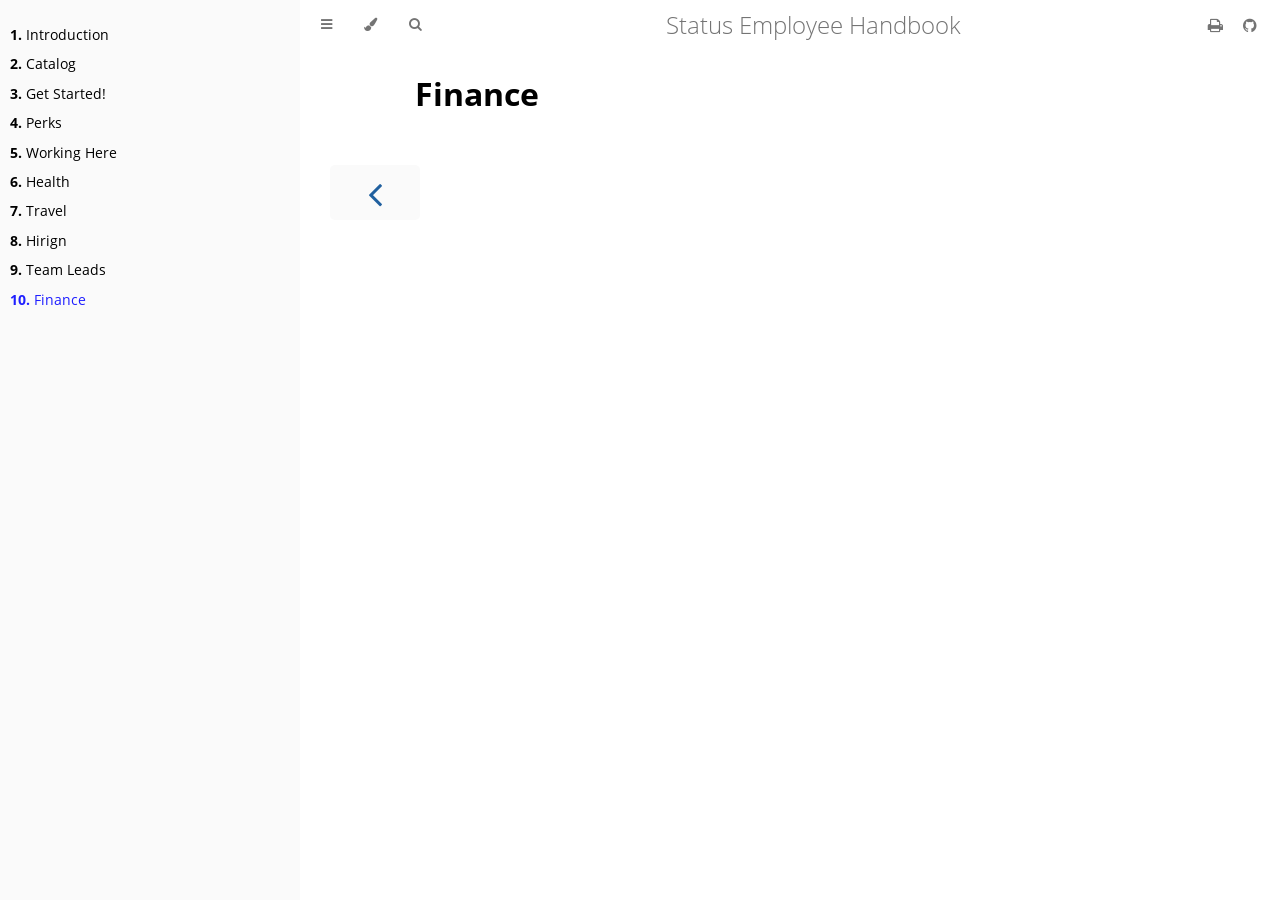
==== finance/index.html @ 5871fd59 "Update documentation" ====
<!DOCTYPE HTML>
<html lang="en" class="sidebar-visible no-js light">
    <head>
        <!-- Book generated using mdBook -->
        <meta charset="UTF-8">
        <title>Finance - Status Employee Handbook</title>
                

        <!-- Custom HTML head -->
        

        <meta content="text/html; charset=utf-8" http-equiv="Content-Type">
        <meta name="description" content="">
        <meta name="viewport" content="width=device-width, initial-scale=1">
        <meta name="theme-color" content="#ffffff" />

                <link rel="icon" href="../favicon.svg">
                        <link rel="shortcut icon" href="../favicon.png">
                <link rel="stylesheet" href="../css/variables.css">
        <link rel="stylesheet" href="../css/general.css">
        <link rel="stylesheet" href="../css/chrome.css">
                <link rel="stylesheet" href="../css/print.css" media="print">
        
        <!-- Fonts -->
        <link rel="stylesheet" href="../FontAwesome/css/font-awesome.css">
                <link rel="stylesheet" href="../fonts/fonts.css">
        
        <!-- Highlight.js Stylesheets -->
        <link rel="stylesheet" href="../highlight.css">
        <link rel="stylesheet" href="../tomorrow-night.css">
        <link rel="stylesheet" href="../ayu-highlight.css">

        <!-- Custom theme stylesheets -->
                <link rel="stylesheet" href="../custom.css">
        
            </head>
    <body>
        <!-- Provide site root to javascript -->
        <script type="text/javascript">
            var path_to_root = "../";
            var default_theme = window.matchMedia("(prefers-color-scheme: dark)").matches ? "navy" : "light";
        </script>

        <!-- Work around some values being stored in localStorage wrapped in quotes -->
        <script type="text/javascript">
            try {
                var theme = localStorage.getItem('mdbook-theme');
                var sidebar = localStorage.getItem('mdbook-sidebar');

                if (theme.startsWith('"') && theme.endsWith('"')) {
                    localStorage.setItem('mdbook-theme', theme.slice(1, theme.length - 1));
                }

                if (sidebar.startsWith('"') && sidebar.endsWith('"')) {
                    localStorage.setItem('mdbook-sidebar', sidebar.slice(1, sidebar.length - 1));
                }
            } catch (e) { }
        </script>

        <!-- Set the theme before any content is loaded, prevents flash -->
        <script type="text/javascript">
            var theme;
            try { theme = localStorage.getItem('mdbook-theme'); } catch(e) { }
            if (theme === null || theme === undefined) { theme = default_theme; }
            var html = document.querySelector('html');
            html.classList.remove('no-js')
            html.classList.remove('light')
            html.classList.add(theme);
            html.classList.add('js');
        </script>

        <!-- Hide / unhide sidebar before it is displayed -->
        <script type="text/javascript">
            var html = document.querySelector('html');
            var sidebar = 'hidden';
            if (document.body.clientWidth >= 1080) {
                try { sidebar = localStorage.getItem('mdbook-sidebar'); } catch(e) { }
                sidebar = sidebar || 'visible';
            }
            html.classList.remove('sidebar-visible');
            html.classList.add("sidebar-" + sidebar);
        </script>

        <nav id="sidebar" class="sidebar" aria-label="Table of contents">
            <div class="sidebar-scrollbox">
                <ol class="chapter"><li class="chapter-item expanded "><a href="../index.html"><strong aria-hidden="true">1.</strong> Introduction</a></li><li class="chapter-item expanded "><a href="../catalog.html"><strong aria-hidden="true">2.</strong> Catalog</a></li><li class="chapter-item expanded "><a href="../get-started/index.html"><strong aria-hidden="true">3.</strong> Get Started!</a></li><li class="chapter-item expanded "><a href="../perks/index.html"><strong aria-hidden="true">4.</strong> Perks</a></li><li class="chapter-item expanded "><a href="../working-here/index.html"><strong aria-hidden="true">5.</strong> Working Here</a></li><li class="chapter-item expanded "><a href="../health/index.html"><strong aria-hidden="true">6.</strong> Health</a></li><li class="chapter-item expanded "><a href="../travel/index.html"><strong aria-hidden="true">7.</strong> Travel</a></li><li class="chapter-item expanded "><a href="../hiring/index.html"><strong aria-hidden="true">8.</strong> Hirign</a></li><li class="chapter-item expanded "><a href="../team-leads/index.html"><strong aria-hidden="true">9.</strong> Team Leads</a></li><li class="chapter-item expanded "><a href="../finance/index.html" class="active"><strong aria-hidden="true">10.</strong> Finance</a></li></ol>            </div>
            <div id="sidebar-resize-handle" class="sidebar-resize-handle"></div>
        </nav>

        <div id="page-wrapper" class="page-wrapper">

            <div class="page">
                
                <div id="menu-bar-hover-placeholder"></div>
                <div id="menu-bar" class="menu-bar sticky bordered">
                    <div class="left-buttons">
                        <button id="sidebar-toggle" class="icon-button" type="button" title="Toggle Table of Contents" aria-label="Toggle Table of Contents" aria-controls="sidebar">
                            <i class="fa fa-bars"></i>
                        </button>
                        <button id="theme-toggle" class="icon-button" type="button" title="Change theme" aria-label="Change theme" aria-haspopup="true" aria-expanded="false" aria-controls="theme-list">
                            <i class="fa fa-paint-brush"></i>
                        </button>
                        <ul id="theme-list" class="theme-popup" aria-label="Themes" role="menu">
                            <li role="none"><button role="menuitem" class="theme" id="light">Light (default)</button></li>
                            <li role="none"><button role="menuitem" class="theme" id="rust">Rust</button></li>
                            <li role="none"><button role="menuitem" class="theme" id="coal">Coal</button></li>
                            <li role="none"><button role="menuitem" class="theme" id="navy">Navy</button></li>
                            <li role="none"><button role="menuitem" class="theme" id="ayu">Ayu</button></li>
                        </ul>
                                                <button id="search-toggle" class="icon-button" type="button" title="Search. (Shortkey: s)" aria-label="Toggle Searchbar" aria-expanded="false" aria-keyshortcuts="S" aria-controls="searchbar">
                            <i class="fa fa-search"></i>
                        </button>
                                            </div>

                    <h1 class="menu-title">Status Employee Handbook</h1>

                    <div class="right-buttons">
                                                <a href="../print.html" title="Print this book" aria-label="Print this book">
                            <i id="print-button" class="fa fa-print"></i>
                        </a>
                                                                        <a href="https://github.com/status-im/handbook.status.im" title="Git repository" aria-label="Git repository">
                            <i id="git-repository-button" class="fa fa-github"></i>
                        </a>
                                                
                    </div>
                </div>

                                <div id="search-wrapper" class="hidden">
                    <form id="searchbar-outer" class="searchbar-outer">
                        <input type="search" id="searchbar" name="searchbar" placeholder="Search this book ..." aria-controls="searchresults-outer" aria-describedby="searchresults-header">
                    </form>
                    <div id="searchresults-outer" class="searchresults-outer hidden">
                        <div id="searchresults-header" class="searchresults-header"></div>
                        <ul id="searchresults">
                        </ul>
                    </div>
                </div>
                
                <!-- Apply ARIA attributes after the sidebar and the sidebar toggle button are added to the DOM -->
                <script type="text/javascript">
                    document.getElementById('sidebar-toggle').setAttribute('aria-expanded', sidebar === 'visible');
                    document.getElementById('sidebar').setAttribute('aria-hidden', sidebar !== 'visible');
                    Array.from(document.querySelectorAll('#sidebar a')).forEach(function(link) {
                        link.setAttribute('tabIndex', sidebar === 'visible' ? 0 : -1);
                    });
                </script>

                <div id="content" class="content">
                    <main>
                        <h1 id="finance"><a class="header" href="#finance">Finance</a></h1>

                    </main>

                    <nav class="nav-wrapper" aria-label="Page navigation">
                        <!-- Mobile navigation buttons -->
                                                    <a rel="prev" href="../team-leads/index.html" class="mobile-nav-chapters previous" title="Previous chapter" aria-label="Previous chapter" aria-keyshortcuts="Left">
                                <i class="fa fa-angle-left"></i>
                            </a>
                        
                        
                        <div style="clear: both"></div>
                    </nav>
                </div>
            </div>

            <nav class="nav-wide-wrapper" aria-label="Page navigation">
                                    <a rel="prev" href="../team-leads/index.html" class="nav-chapters previous" title="Previous chapter" aria-label="Previous chapter" aria-keyshortcuts="Left">
                        <i class="fa fa-angle-left"></i>
                    </a>
                
                            </nav>

        </div>

        
        
        
                <script type="text/javascript">
            window.playground_copyable = true;
        </script>
        
        
                <script src="../elasticlunr.min.js" type="text/javascript" charset="utf-8"></script>
        <script src="../mark.min.js" type="text/javascript" charset="utf-8"></script>
        <script src="../searcher.js" type="text/javascript" charset="utf-8"></script>
        
        <script src="../clipboard.min.js" type="text/javascript" charset="utf-8"></script>
        <script src="../highlight.js" type="text/javascript" charset="utf-8"></script>
        <script src="../book.js" type="text/javascript" charset="utf-8"></script>

        <!-- Custom JS scripts -->
        
        
    </body>
</html>
---- css/variables.css ----
/* Globals */

:root {
    --sidebar-width: 300px;
    --page-padding: 15px;
    --content-max-width: 750px;
    --menu-bar-height: 50px;
}

/* Themes */

.ayu {
    --bg: hsl(210, 25%, 8%);
    --fg: #c5c5c5;

    --sidebar-bg: #14191f;
    --sidebar-fg: #c8c9db;
    --sidebar-non-existant: #5c6773;
    --sidebar-active: #ffb454;
    --sidebar-spacer: #2d334f;

    --scrollbar: var(--sidebar-fg);

    --icons: #737480;
    --icons-hover: #b7b9cc;

    --links: #0096cf;

    --inline-code-color: #ffb454;

    --theme-popup-bg: #14191f;
    --theme-popup-border: #5c6773;
    --theme-hover: #191f26;

    --quote-bg: hsl(226, 15%, 17%);
    --quote-border: hsl(226, 15%, 22%);

    --table-border-color: hsl(210, 25%, 13%);
    --table-header-bg: hsl(210, 25%, 28%);
    --table-alternate-bg: hsl(210, 25%, 11%);

    --searchbar-border-color: #848484;
    --searchbar-bg: #424242;
    --searchbar-fg: #fff;
    --searchbar-shadow-color: #d4c89f;
    --searchresults-header-fg: #666;
    --searchresults-border-color: #888;
    --searchresults-li-bg: #252932;
    --search-mark-bg: #e3b171;
}

.coal {
    --bg: hsl(200, 7%, 8%);
    --fg: #98a3ad;

    --sidebar-bg: #292c2f;
    --sidebar-fg: #a1adb8;
    --sidebar-non-existant: #505254;
    --sidebar-active: #3473ad;
    --sidebar-spacer: #393939;

    --scrollbar: var(--sidebar-fg);

    --icons: #43484d;
    --icons-hover: #b3c0cc;

    --links: #2b79a2;

    --inline-code-color: #c5c8c6;;

    --theme-popup-bg: #141617;
    --theme-popup-border: #43484d;
    --theme-hover: #1f2124;

    --quote-bg: hsl(234, 21%, 18%);
    --quote-border: hsl(234, 21%, 23%);

    --table-border-color: hsl(200, 7%, 13%);
    --table-header-bg: hsl(200, 7%, 28%);
    --table-alternate-bg: hsl(200, 7%, 11%);

    --searchbar-border-color: #aaa;
    --searchbar-bg: #b7b7b7;
    --searchbar-fg: #000;
    --searchbar-shadow-color: #aaa;
    --searchresults-header-fg: #666;
    --searchresults-border-color: #98a3ad;
    --searchresults-li-bg: #2b2b2f;
    --search-mark-bg: #355c7d;
}

.light {
    --bg: hsl(0, 0%, 100%);
    --fg: hsl(0, 0%, 0%);

    --sidebar-bg: #fafafa;
    --sidebar-fg: hsl(0, 0%, 0%);
    --sidebar-non-existant: #aaaaaa;
    --sidebar-active: #1f1fff;
    --sidebar-spacer: #f4f4f4;

    --scrollbar: #8F8F8F;

    --icons: #747474;
    --icons-hover: #000000;

    --links: #20609f;

    --inline-code-color: #301900;

    --theme-popup-bg: #fafafa;
    --theme-popup-border: #cccccc;
    --theme-hover: #e6e6e6;

    --quote-bg: hsl(197, 37%, 96%);
    --quote-border: hsl(197, 37%, 91%);

    --table-border-color: hsl(0, 0%, 95%);
    --table-header-bg: hsl(0, 0%, 80%);
    --table-alternate-bg: hsl(0, 0%, 97%);

    --searchbar-border-color: #aaa;
    --searchbar-bg: #fafafa;
    --searchbar-fg: #000;
    --searchbar-shadow-color: #aaa;
    --searchresults-header-fg: #666;
    --searchresults-border-color: #888;
    --searchresults-li-bg: #e4f2fe;
    --search-mark-bg: #a2cff5;
}

.navy {
    --bg: hsl(226, 23%, 11%);
    --fg: #bcbdd0;

    --sidebar-bg: #282d3f;
    --sidebar-fg: #c8c9db;
    --sidebar-non-existant: #505274;
    --sidebar-active: #2b79a2;
    --sidebar-spacer: #2d334f;

    --scrollbar: var(--sidebar-fg);

    --icons: #737480;
    --icons-hover: #b7b9cc;

    --links: #2b79a2;

    --inline-code-color: #c5c8c6;;

    --theme-popup-bg: #161923;
    --theme-popup-border: #737480;
    --theme-hover: #282e40;

    --quote-bg: hsl(226, 15%, 17%);
    --quote-border: hsl(226, 15%, 22%);

    --table-border-color: hsl(226, 23%, 16%);
    --table-header-bg: hsl(226, 23%, 31%);
    --table-alternate-bg: hsl(226, 23%, 14%);

    --searchbar-border-color: #aaa;
    --searchbar-bg: #aeaec6;
    --searchbar-fg: #000;
    --searchbar-shadow-color: #aaa;
    --searchresults-header-fg: #5f5f71;
    --searchresults-border-color: #5c5c68;
    --searchresults-li-bg: #242430;
    --search-mark-bg: #a2cff5;
}

.rust {
    --bg: hsl(60, 9%, 87%);
    --fg: #262625;

    --sidebar-bg: #3b2e2a;
    --sidebar-fg: #c8c9db;
    --sidebar-non-existant: #505254;
    --sidebar-active: #e69f67;
    --sidebar-spacer: #45373a;

    --scrollbar: var(--sidebar-fg);

    --icons: #737480;
    --icons-hover: #262625;

    --links: #2b79a2;

    --inline-code-color: #6e6b5e;

    --theme-popup-bg: #e1e1db;
    --theme-popup-border: #b38f6b;
    --theme-hover: #99908a;

    --quote-bg: hsl(60, 5%, 75%);
    --quote-border: hsl(60, 5%, 70%);

    --table-border-color: hsl(60, 9%, 82%);
    --table-header-bg: #b3a497;
    --table-alternate-bg: hsl(60, 9%, 84%);

    --searchbar-border-color: #aaa;
    --searchbar-bg: #fafafa;
    --searchbar-fg: #000;
    --searchbar-shadow-color: #aaa;
    --searchresults-header-fg: #666;
    --searchresults-border-color: #888;
    --searchresults-li-bg: #dec2a2;
    --search-mark-bg: #e69f67;
}

@media (prefers-color-scheme: dark) {
    .light.no-js {
        --bg: hsl(200, 7%, 8%);
        --fg: #98a3ad;

        --sidebar-bg: #292c2f;
        --sidebar-fg: #a1adb8;
        --sidebar-non-existant: #505254;
        --sidebar-active: #3473ad;
        --sidebar-spacer: #393939;

        --scrollbar: var(--sidebar-fg);

        --icons: #43484d;
        --icons-hover: #b3c0cc;

        --links: #2b79a2;

        --inline-code-color: #c5c8c6;;

        --theme-popup-bg: #141617;
        --theme-popup-border: #43484d;
        --theme-hover: #1f2124;

        --quote-bg: hsl(234, 21%, 18%);
        --quote-border: hsl(234, 21%, 23%);

        --table-border-color: hsl(200, 7%, 13%);
        --table-header-bg: hsl(200, 7%, 28%);
        --table-alternate-bg: hsl(200, 7%, 11%);

        --searchbar-border-color: #aaa;
        --searchbar-bg: #b7b7b7;
        --searchbar-fg: #000;
        --searchbar-shadow-color: #aaa;
        --searchresults-header-fg: #666;
        --searchresults-border-color: #98a3ad;
        --searchresults-li-bg: #2b2b2f;
        --search-mark-bg: #355c7d;
    }
}
---- css/general.css ----
/* Base styles and content styles */

@import 'variables.css';

:root {
    /* Browser default font-size is 16px, this way 1 rem = 10px */
    font-size: 62.5%;
}

html {
    font-family: "Open Sans", sans-serif;
    color: var(--fg);
    background-color: var(--bg);
    text-size-adjust: none;
}

body {
    margin: 0;
    font-size: 1.6rem;
    overflow-x: hidden;
}

code {
    font-family: "Source Code Pro", Consolas, "Ubuntu Mono", Menlo, "DejaVu Sans Mono", monospace, monospace !important;
    font-size: 0.875em; /* please adjust the ace font size accordingly in editor.js */
}

/* Don't change font size in headers. */
h1 code, h2 code, h3 code, h4 code, h5 code, h6 code {
    font-size: unset;
}

.left { float: left; }
.right { float: right; }
.boring { opacity: 0.6; }
.hide-boring .boring { display: none; }
.hidden { display: none !important; }

h2, h3 { margin-top: 2.5em; }
h4, h5 { margin-top: 2em; }

.header + .header h3,
.header + .header h4,
.header + .header h5 {
    margin-top: 1em;
}

h1:target::before,
h2:target::before,
h3:target::before,
h4:target::before,
h5:target::before,
h6:target::before {
    display: inline-block;
    content: "»";
    margin-left: -30px;
    width: 30px;
}

/* This is broken on Safari as of version 14, but is fixed
   in Safari Technology Preview 117 which I think will be Safari 14.2.
   https://bugs.webkit.org/show_bug.cgi?id=218076
*/
:target {
    scroll-margin-top: calc(var(--menu-bar-height) + 0.5em);
}

.page {
    outline: 0;
    padding: 0 var(--page-padding);
    margin-top: calc(0px - var(--menu-bar-height)); /* Compensate for the #menu-bar-hover-placeholder */
}
.page-wrapper {
    box-sizing: border-box;
}
.js:not(.sidebar-resizing) .page-wrapper {
    transition: margin-left 0.3s ease, transform 0.3s ease; /* Animation: slide away */
}

.content {
    overflow-y: auto;
    padding: 0 15px;
    padding-bottom: 50px;
}
.content main {
    margin-left: auto;
    margin-right: auto;
    max-width: var(--content-max-width);
}
.content p { line-height: 1.45em; }
.content ol { line-height: 1.45em; }
.content ul { line-height: 1.45em; }
.content a { text-decoration: none; }
.content a:hover { text-decoration: underline; }
.content img, .content video { max-width: 100%; }
.content .header:link,
.content .header:visited {
    color: var(--fg);
}
.content .header:link,
.content .header:visited:hover {
    text-decoration: none;
}

table {
    margin: 0 auto;
    border-collapse: collapse;
}
table td {
    padding: 3px 20px;
    border: 1px var(--table-border-color) solid;
}
table thead {
    background: var(--table-header-bg);
}
table thead td {
    font-weight: 700;
    border: none;
}
table thead th {
    padding: 3px 20px;
}
table thead tr {
    border: 1px var(--table-header-bg) solid;
}
/* Alternate background colors for rows */
table tbody tr:nth-child(2n) {
    background: var(--table-alternate-bg);
}


blockquote {
    margin: 20px 0;
    padding: 0 20px;
    color: var(--fg);
    background-color: var(--quote-bg);
    border-top: .1em solid var(--quote-border);
    border-bottom: .1em solid var(--quote-border);
}


:not(.footnote-definition) + .footnote-definition,
.footnote-definition + :not(.footnote-definition) {
    margin-top: 2em;
}
.footnote-definition {
    font-size: 0.9em;
    margin: 0.5em 0;
}
.footnote-definition p {
    display: inline;
}

.tooltiptext {
    position: absolute;
    visibility: hidden;
    color: #fff;
    background-color: #333;
    transform: translateX(-50%); /* Center by moving tooltip 50% of its width left */
    left: -8px; /* Half of the width of the icon */
    top: -35px;
    font-size: 0.8em;
    text-align: center;
    border-radius: 6px;
    padding: 5px 8px;
    margin: 5px;
    z-index: 1000;
}
.tooltipped .tooltiptext {
    visibility: visible;
}

.chapter li.part-title {
    color: var(--sidebar-fg);
    margin: 5px 0px;
    font-weight: bold;
}

.result-no-output {
    font-style: italic;
}
---- css/chrome.css ----
/* CSS for UI elements (a.k.a. chrome) */

@import 'variables.css';

::-webkit-scrollbar {
    background: var(--bg);
}
::-webkit-scrollbar-thumb {
    background: var(--scrollbar);
}
html {
    scrollbar-color: var(--scrollbar) var(--bg);
}
#searchresults a,
.content a:link,
a:visited,
a > .hljs {
    color: var(--links);
}

/* Menu Bar */

#menu-bar,
#menu-bar-hover-placeholder {
    z-index: 101;
    margin: auto calc(0px - var(--page-padding));
}
#menu-bar {
    position: relative;
    display: flex;
    flex-wrap: wrap;
    background-color: var(--bg);
    border-bottom-color: var(--bg);
    border-bottom-width: 1px;
    border-bottom-style: solid;
}
#menu-bar.sticky,
.js #menu-bar-hover-placeholder:hover + #menu-bar,
.js #menu-bar:hover,
.js.sidebar-visible #menu-bar {
    position: -webkit-sticky;
    position: sticky;
    top: 0 !important;
}
#menu-bar-hover-placeholder {
    position: sticky;
    position: -webkit-sticky;
    top: 0;
    height: var(--menu-bar-height);
}
#menu-bar.bordered {
    border-bottom-color: var(--table-border-color);
}
#menu-bar i, #menu-bar .icon-button {
    position: relative;
    padding: 0 8px;
    z-index: 10;
    line-height: var(--menu-bar-height);
    cursor: pointer;
    transition: color 0.5s;
}
@media only screen and (max-width: 420px) {
    #menu-bar i, #menu-bar .icon-button {
        padding: 0 5px;
    }
}

.icon-button {
    border: none;
    background: none;
    padding: 0;
    color: inherit;
}
.icon-button i {
    margin: 0;
}

.right-buttons {
    margin: 0 15px;
}
.right-buttons a {
    text-decoration: none;
}

.left-buttons {
    display: flex;
    margin: 0 5px;
}
.no-js .left-buttons {
    display: none;
}

.menu-title {
    display: inline-block;
    font-weight: 200;
    font-size: 2.4rem;
    line-height: var(--menu-bar-height);
    text-align: center;
    margin: 0;
    flex: 1;
    white-space: nowrap;
    overflow: hidden;
    text-overflow: ellipsis;
}
.js .menu-title {
    cursor: pointer;
}

.menu-bar,
.menu-bar:visited,
.nav-chapters,
.nav-chapters:visited,
.mobile-nav-chapters,
.mobile-nav-chapters:visited,
.menu-bar .icon-button,
.menu-bar a i {
    color: var(--icons);
}

.menu-bar i:hover,
.menu-bar .icon-button:hover,
.nav-chapters:hover,
.mobile-nav-chapters i:hover {
    color: var(--icons-hover);
}

/* Nav Icons */

.nav-chapters {
    font-size: 2.5em;
    text-align: center;
    text-decoration: none;

    position: fixed;
    top: 0;
    bottom: 0;
    margin: 0;
    max-width: 150px;
    min-width: 90px;

    display: flex;
    justify-content: center;
    align-content: center;
    flex-direction: column;

    transition: color 0.5s, background-color 0.5s;
}

.nav-chapters:hover {
    text-decoration: none;
    background-color: var(--theme-hover);
    transition: background-color 0.15s, color 0.15s;
}

.nav-wrapper {
    margin-top: 50px;
    display: none;
}

.mobile-nav-chapters {
    font-size: 2.5em;
    text-align: center;
    text-decoration: none;
    width: 90px;
    border-radius: 5px;
    background-color: var(--sidebar-bg);
}

.previous {
    float: left;
}

.next {
    float: right;
    right: var(--page-padding);
}

@media only screen and (max-width: 1080px) {
    .nav-wide-wrapper { display: none; }
    .nav-wrapper { display: block; }
}

@media only screen and (max-width: 1380px) {
    .sidebar-visible .nav-wide-wrapper { display: none; }
    .sidebar-visible .nav-wrapper { display: block; }
}

/* Inline code */

:not(pre) > .hljs {
    display: inline;
    padding: 0.1em 0.3em;
    border-radius: 3px;
}

:not(pre):not(a) > .hljs {
    color: var(--inline-code-color);
    overflow-x: initial;
}

a:hover > .hljs {
    text-decoration: underline;
}

pre {
    position: relative;
}
pre > .buttons {
    position: absolute;
    z-index: 100;
    right: 5px;
    top: 5px;

    color: var(--sidebar-fg);
    cursor: pointer;
}
pre > .buttons :hover {
    color: var(--sidebar-active);
}
pre > .buttons i {
    margin-left: 8px;
}
pre > .buttons button {
    color: inherit;
    background: transparent;
    border: none;
    cursor: inherit;
}
pre > .result {
    margin-top: 10px;
}

/* Search */

#searchresults a {
    text-decoration: none;
}

mark {
    border-radius: 2px;
    padding: 0 3px 1px 3px;
    margin: 0 -3px -1px -3px;
    background-color: var(--search-mark-bg);
    transition: background-color 300ms linear;
    cursor: pointer;
}

mark.fade-out {
    background-color: rgba(0,0,0,0) !important;
    cursor: auto;
}

.searchbar-outer {
    margin-left: auto;
    margin-right: auto;
    max-width: var(--content-max-width);
}

#searchbar {
    width: 100%;
    margin: 5px auto 0px auto;
    padding: 10px 16px;
    transition: box-shadow 300ms ease-in-out;
    border: 1px solid var(--searchbar-border-color);
    border-radius: 3px;
    background-color: var(--searchbar-bg);
    color: var(--searchbar-fg);
}
#searchbar:focus,
#searchbar.active {
    box-shadow: 0 0 3px var(--searchbar-shadow-color);
}

.searchresults-header {
    font-weight: bold;
    font-size: 1em;
    padding: 18px 0 0 5px;
    color: var(--searchresults-header-fg);
}

.searchresults-outer {
    margin-left: auto;
    margin-right: auto;
    max-width: var(--content-max-width);
    border-bottom: 1px dashed var(--searchresults-border-color);
}

ul#searchresults {
    list-style: none;
    padding-left: 20px;
}
ul#searchresults li {
    margin: 10px 0px;
    padding: 2px;
    border-radius: 2px;
}
ul#searchresults li.focus {
    background-color: var(--searchresults-li-bg);
}
ul#searchresults span.teaser {
    display: block;
    clear: both;
    margin: 5px 0 0 20px;
    font-size: 0.8em;
}
ul#searchresults span.teaser em {
    font-weight: bold;
    font-style: normal;
}

/* Sidebar */

.sidebar {
    position: fixed;
    left: 0;
    top: 0;
    bottom: 0;
    width: var(--sidebar-width);
    font-size: 0.875em;
    box-sizing: border-box;
    -webkit-overflow-scrolling: touch;
    overscroll-behavior-y: contain;
    background-color: var(--sidebar-bg);
    color: var(--sidebar-fg);
}
.sidebar-resizing {
    -moz-user-select: none;
    -webkit-user-select: none;
    -ms-user-select: none;
    user-select: none;
}
.js:not(.sidebar-resizing) .sidebar {
    transition: transform 0.3s; /* Animation: slide away */
}
.sidebar code {
    line-height: 2em;
}
.sidebar .sidebar-scrollbox {
    overflow-y: auto;
    position: absolute;
    top: 0;
    bottom: 0;
    left: 0;
    right: 0;
    padding: 10px 10px;
}
.sidebar .sidebar-resize-handle {
    position: absolute;
    cursor: col-resize;
    width: 0;
    right: 0;
    top: 0;
    bottom: 0;
}
.js .sidebar .sidebar-resize-handle {
    cursor: col-resize;
    width: 5px;
}
.sidebar-hidden .sidebar {
    transform: translateX(calc(0px - var(--sidebar-width)));
}
.sidebar::-webkit-scrollbar {
    background: var(--sidebar-bg);
}
.sidebar::-webkit-scrollbar-thumb {
    background: var(--scrollbar);
}

.sidebar-visible .page-wrapper {
    transform: translateX(var(--sidebar-width));
}
@media only screen and (min-width: 620px) {
    .sidebar-visible .page-wrapper {
        transform: none;
        margin-left: var(--sidebar-width);
    }
}

.chapter {
    list-style: none outside none;
    padding-left: 0;
    line-height: 2.2em;
}

.chapter ol {
    width: 100%;
}

.chapter li {
    display: flex;
    color: var(--sidebar-non-existant);
}
.chapter li a {
    display: block;
    padding: 0;
    text-decoration: none;
    color: var(--sidebar-fg);
}

.chapter li a:hover {
    color: var(--sidebar-active);
}

.chapter li a.active {
    color: var(--sidebar-active);
}

.chapter li > a.toggle {
    cursor: pointer;
    display: block;
    margin-left: auto;
    padding: 0 10px;
    user-select: none;
    opacity: 0.68;
}

.chapter li > a.toggle div {
    transition: transform 0.5s;
}

/* collapse the section */
.chapter li:not(.expanded) + li > ol {
    display: none;
}

.chapter li.chapter-item {
    line-height: 1.5em;
    margin-top: 0.6em;
}

.chapter li.expanded > a.toggle div {
    transform: rotate(90deg);
}

.spacer {
    width: 100%;
    height: 3px;
    margin: 5px 0px;
}
.chapter .spacer {
    background-color: var(--sidebar-spacer);
}

@media (-moz-touch-enabled: 1), (pointer: coarse) {
    .chapter li a { padding: 5px 0; }
    .spacer { margin: 10px 0; }
}

.section {
    list-style: none outside none;
    padding-left: 20px;
    line-height: 1.9em;
}

/* Theme Menu Popup */

.theme-popup {
    position: absolute;
    left: 10px;
    top: var(--menu-bar-height);
    z-index: 1000;
    border-radius: 4px;
    font-size: 0.7em;
    color: var(--fg);
    background: var(--theme-popup-bg);
    border: 1px solid var(--theme-popup-border);
    margin: 0;
    padding: 0;
    list-style: none;
    display: none;
}
.theme-popup .default {
    color: var(--icons);
}
.theme-popup .theme {
    width: 100%;
    border: 0;
    margin: 0;
    padding: 2px 10px;
    line-height: 25px;
    white-space: nowrap;
    text-align: left;
    cursor: pointer;
    color: inherit;
    background: inherit;
    font-size: inherit;
}
.theme-popup .theme:hover {
    background-color: var(--theme-hover);
}
.theme-popup .theme:hover:first-child,
.theme-popup .theme:hover:last-child {
    border-top-left-radius: inherit;
    border-top-right-radius: inherit;
}
---- css/print.css ----
#sidebar,
#menu-bar,
.nav-chapters,
.mobile-nav-chapters {
    display: none;
}

#page-wrapper.page-wrapper {
    transform: none;
    margin-left: 0px;
    overflow-y: initial;
}

#content {
    max-width: none;
    margin: 0;
    padding: 0;
}

.page {
    overflow-y: initial;
}

code {
    background-color: #666666;
    border-radius: 5px;

    /* Force background to be printed in Chrome */
    -webkit-print-color-adjust: exact;
}

pre > .buttons {
    z-index: 2;
}

a, a:visited, a:active, a:hover {
    color: #4183c4;
    text-decoration: none;
}

h1, h2, h3, h4, h5, h6 {
    page-break-inside: avoid;
    page-break-after: avoid;
}

pre, code {
    page-break-inside: avoid;
    white-space: pre-wrap;
}

.fa {
    display: none !important;
}
---- fonts/fonts.css ----
/* Open Sans is licensed under the Apache License, Version 2.0. See http://www.apache.org/licenses/LICENSE-2.0 */
/* Source Code Pro is under the Open Font License. See https://scripts.sil.org/cms/scripts/page.php?site_id=nrsi&id=OFL */

/* open-sans-300 - latin_vietnamese_latin-ext_greek-ext_greek_cyrillic-ext_cyrillic */
@font-face {
  font-family: 'Open Sans';
  font-style: normal;
  font-weight: 300;
  src: local('Open Sans Light'), local('OpenSans-Light'),
       url('open-sans-v17-all-charsets-300.woff2') format('woff2');
}

/* open-sans-300italic - latin_vietnamese_latin-ext_greek-ext_greek_cyrillic-ext_cyrillic */
@font-face {
  font-family: 'Open Sans';
  font-style: italic;
  font-weight: 300;
  src: local('Open Sans Light Italic'), local('OpenSans-LightItalic'),
       url('open-sans-v17-all-charsets-300italic.woff2') format('woff2');
}

/* open-sans-regular - latin_vietnamese_latin-ext_greek-ext_greek_cyrillic-ext_cyrillic */
@font-face {
  font-family: 'Open Sans';
  font-style: normal;
  font-weight: 400;
  src: local('Open Sans Regular'), local('OpenSans-Regular'),
       url('open-sans-v17-all-charsets-regular.woff2') format('woff2');
}

/* open-sans-italic - latin_vietnamese_latin-ext_greek-ext_greek_cyrillic-ext_cyrillic */
@font-face {
  font-family: 'Open Sans';
  font-style: italic;
  font-weight: 400;
  src: local('Open Sans Italic'), local('OpenSans-Italic'),
       url('open-sans-v17-all-charsets-italic.woff2') format('woff2');
}

/* open-sans-600 - latin_vietnamese_latin-ext_greek-ext_greek_cyrillic-ext_cyrillic */
@font-face {
  font-family: 'Open Sans';
  font-style: normal;
  font-weight: 600;
  src: local('Open Sans SemiBold'), local('OpenSans-SemiBold'),
       url('open-sans-v17-all-charsets-600.woff2') format('woff2');
}

/* open-sans-600italic - latin_vietnamese_latin-ext_greek-ext_greek_cyrillic-ext_cyrillic */
@font-face {
  font-family: 'Open Sans';
  font-style: italic;
  font-weight: 600;
  src: local('Open Sans SemiBold Italic'), local('OpenSans-SemiBoldItalic'),
       url('open-sans-v17-all-charsets-600italic.woff2') format('woff2');
}

/* open-sans-700 - latin_vietnamese_latin-ext_greek-ext_greek_cyrillic-ext_cyrillic */
@font-face {
  font-family: 'Open Sans';
  font-style: normal;
  font-weight: 700;
  src: local('Open Sans Bold'), local('OpenSans-Bold'),
       url('open-sans-v17-all-charsets-700.woff2') format('woff2');
}

/* open-sans-700italic - latin_vietnamese_latin-ext_greek-ext_greek_cyrillic-ext_cyrillic */
@font-face {
  font-family: 'Open Sans';
  font-style: italic;
  font-weight: 700;
  src: local('Open Sans Bold Italic'), local('OpenSans-BoldItalic'),
       url('open-sans-v17-all-charsets-700italic.woff2') format('woff2');
}

/* open-sans-800 - latin_vietnamese_latin-ext_greek-ext_greek_cyrillic-ext_cyrillic */
@font-face {
  font-family: 'Open Sans';
  font-style: normal;
  font-weight: 800;
  src: local('Open Sans ExtraBold'), local('OpenSans-ExtraBold'),
       url('open-sans-v17-all-charsets-800.woff2') format('woff2');
}

/* open-sans-800italic - latin_vietnamese_latin-ext_greek-ext_greek_cyrillic-ext_cyrillic */
@font-face {
  font-family: 'Open Sans';
  font-style: italic;
  font-weight: 800;
  src: local('Open Sans ExtraBold Italic'), local('OpenSans-ExtraBoldItalic'),
       url('open-sans-v17-all-charsets-800italic.woff2') format('woff2');
}

/* source-code-pro-500 - latin_vietnamese_latin-ext_greek_cyrillic-ext_cyrillic */
@font-face {
  font-family: 'Source Code Pro';
  font-style: normal;
  font-weight: 500;
  src: url('source-code-pro-v11-all-charsets-500.woff2') format('woff2');
}
---- highlight.css ----
/*
 * An increased contrast highlighting scheme loosely based on the
 * "Base16 Atelier Dune Light" theme by Bram de Haan
 * (http://atelierbram.github.io/syntax-highlighting/atelier-schemes/dune)
 * Original Base16 color scheme by Chris Kempson
 * (https://github.com/chriskempson/base16)
 */

/* Comment */
.hljs-comment,
.hljs-quote {
  color: #575757;
}

/* Red */
.hljs-variable,
.hljs-template-variable,
.hljs-attribute,
.hljs-tag,
.hljs-name,
.hljs-regexp,
.hljs-link,
.hljs-name,
.hljs-selector-id,
.hljs-selector-class {
  color: #d70025;
}

/* Orange */
.hljs-number,
.hljs-meta,
.hljs-built_in,
.hljs-builtin-name,
.hljs-literal,
.hljs-type,
.hljs-params {
  color: #b21e00;
}

/* Green */
.hljs-string,
.hljs-symbol,
.hljs-bullet {
  color: #008200;
}

/* Blue */
.hljs-title,
.hljs-section {
  color: #0030f2;
}

/* Purple */
.hljs-keyword,
.hljs-selector-tag {
  color: #9d00ec;
}

.hljs {
  display: block;
  overflow-x: auto;
  background: #f6f7f6;
  color: #000;
  padding: 0.5em;
}

.hljs-emphasis {
  font-style: italic;
}

.hljs-strong {
  font-weight: bold;
}

.hljs-addition {
  color: #22863a;
  background-color: #f0fff4;
}

.hljs-deletion {
  color: #b31d28;
  background-color: #ffeef0;
}
---- tomorrow-night.css ----
/* Tomorrow Night Theme */
/* http://jmblog.github.com/color-themes-for-google-code-highlightjs */
/* Original theme - https://github.com/chriskempson/tomorrow-theme */
/* http://jmblog.github.com/color-themes-for-google-code-highlightjs */

/* Tomorrow Comment */
.hljs-comment {
  color: #969896;
}

/* Tomorrow Red */
.hljs-variable,
.hljs-attribute,
.hljs-tag,
.hljs-regexp,
.ruby .hljs-constant,
.xml .hljs-tag .hljs-title,
.xml .hljs-pi,
.xml .hljs-doctype,
.html .hljs-doctype,
.css .hljs-id,
.css .hljs-class,
.css .hljs-pseudo {
  color: #cc6666;
}

/* Tomorrow Orange */
.hljs-number,
.hljs-preprocessor,
.hljs-pragma,
.hljs-built_in,
.hljs-literal,
.hljs-params,
.hljs-constant {
  color: #de935f;
}

/* Tomorrow Yellow */
.ruby .hljs-class .hljs-title,
.css .hljs-rule .hljs-attribute {
  color: #f0c674;
}

/* Tomorrow Green */
.hljs-string,
.hljs-value,
.hljs-inheritance,
.hljs-header,
.hljs-name,
.ruby .hljs-symbol,
.xml .hljs-cdata {
  color: #b5bd68;
}

/* Tomorrow Aqua */
.hljs-title,
.css .hljs-hexcolor {
  color: #8abeb7;
}

/* Tomorrow Blue */
.hljs-function,
.python .hljs-decorator,
.python .hljs-title,
.ruby .hljs-function .hljs-title,
.ruby .hljs-title .hljs-keyword,
.perl .hljs-sub,
.javascript .hljs-title,
.coffeescript .hljs-title {
  color: #81a2be;
}

/* Tomorrow Purple */
.hljs-keyword,
.javascript .hljs-function {
  color: #b294bb;
}

.hljs {
  display: block;
  overflow-x: auto;
  background: #1d1f21;
  color: #c5c8c6;
  padding: 0.5em;
  -webkit-text-size-adjust: none;
}

.coffeescript .javascript,
.javascript .xml,
.tex .hljs-formula,
.xml .javascript,
.xml .vbscript,
.xml .css,
.xml .hljs-cdata {
  opacity: 0.5;
}

.hljs-addition {
  color: #718c00;
}

.hljs-deletion {
  color: #c82829;
}
---- ayu-highlight.css ----
/*
Based off of the Ayu theme
Original by Dempfi (https://github.com/dempfi/ayu)
*/

.hljs {
  display: block;
  overflow-x: auto;
  background: #191f26;
  color: #e6e1cf;
  padding: 0.5em;
}

.hljs-comment,
.hljs-quote {
  color: #5c6773;
  font-style: italic;
}

.hljs-variable,
.hljs-template-variable,
.hljs-attribute,
.hljs-attr,
.hljs-regexp,
.hljs-link,
.hljs-selector-id,
.hljs-selector-class {
  color: #ff7733;
}

.hljs-number,
.hljs-meta,
.hljs-builtin-name,
.hljs-literal,
.hljs-type,
.hljs-params {
  color: #ffee99;
}

.hljs-string,
.hljs-bullet {
  color: #b8cc52;
}

.hljs-title,
.hljs-built_in,
.hljs-section {
  color: #ffb454;
}

.hljs-keyword,
.hljs-selector-tag,
.hljs-symbol {
  color: #ff7733;
}

.hljs-name {
    color: #36a3d9;
}

.hljs-tag {
    color: #00568d;
}

.hljs-emphasis {
  font-style: italic;
}

.hljs-strong {
  font-weight: bold;
}

.hljs-addition {
  color: #91b362;
}

.hljs-deletion {
  color: #d96c75;
}
---- custom.css ----
/* Placeholder for custom page-wide CSS. */
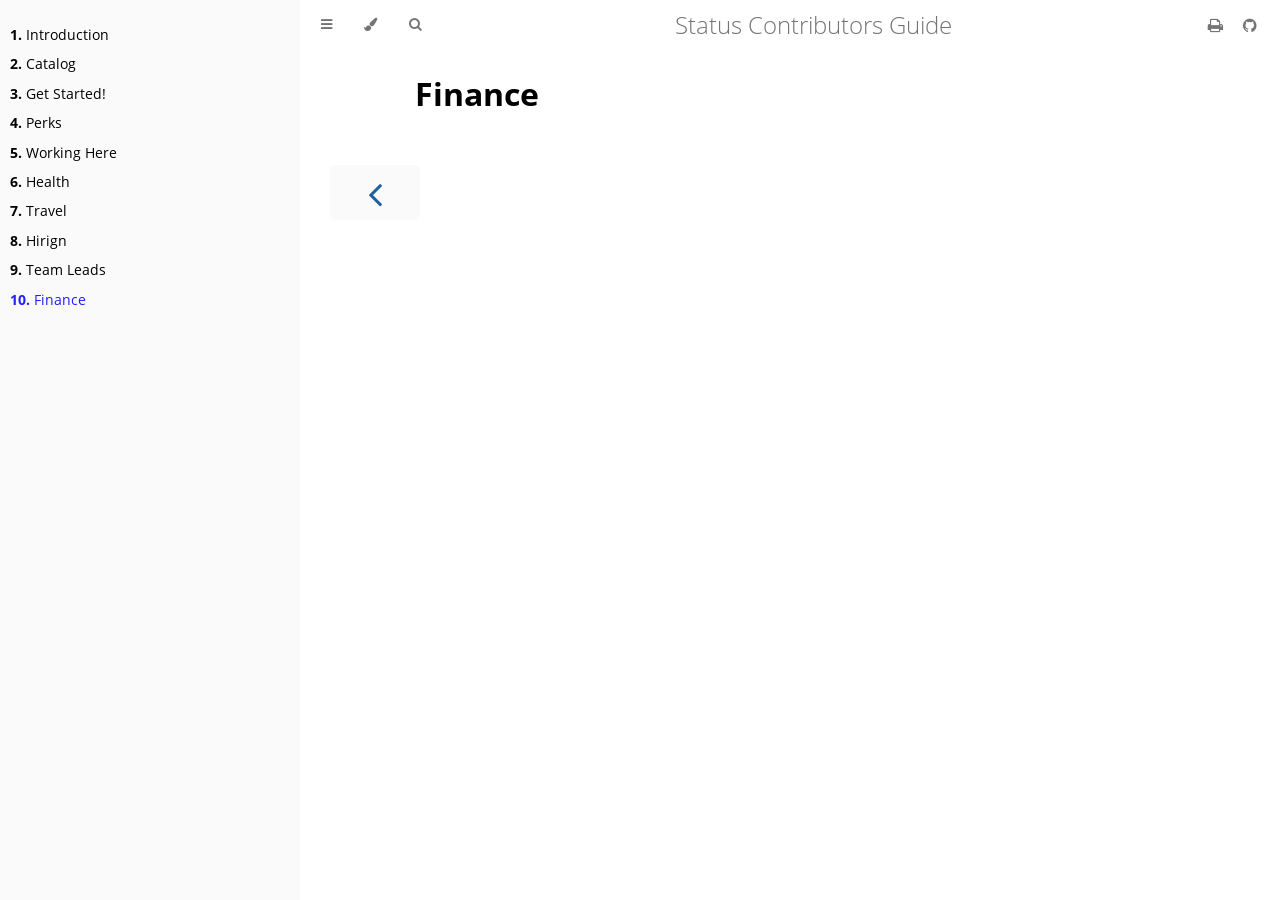
==== commit 96c11442: "Update documentation" ====
--- a/finance/index.html
+++ b/finance/index.html
@@ -3,7 +3,7 @@
     <head>
         <!-- Book generated using mdBook -->
         <meta charset="UTF-8">
-        <title>Finance - Status Employee Handbook</title>
+        <title>Finance - Status Contributors Guide</title>
                 
 
         <!-- Custom HTML head -->
@@ -112,7 +112,7 @@
                         </button>
                                             </div>
 
-                    <h1 class="menu-title">Status Employee Handbook</h1>
+                    <h1 class="menu-title">Status Contributors Guide</h1>
 
                     <div class="right-buttons">
                                                 <a href="../print.html" title="Print this book" aria-label="Print this book">
